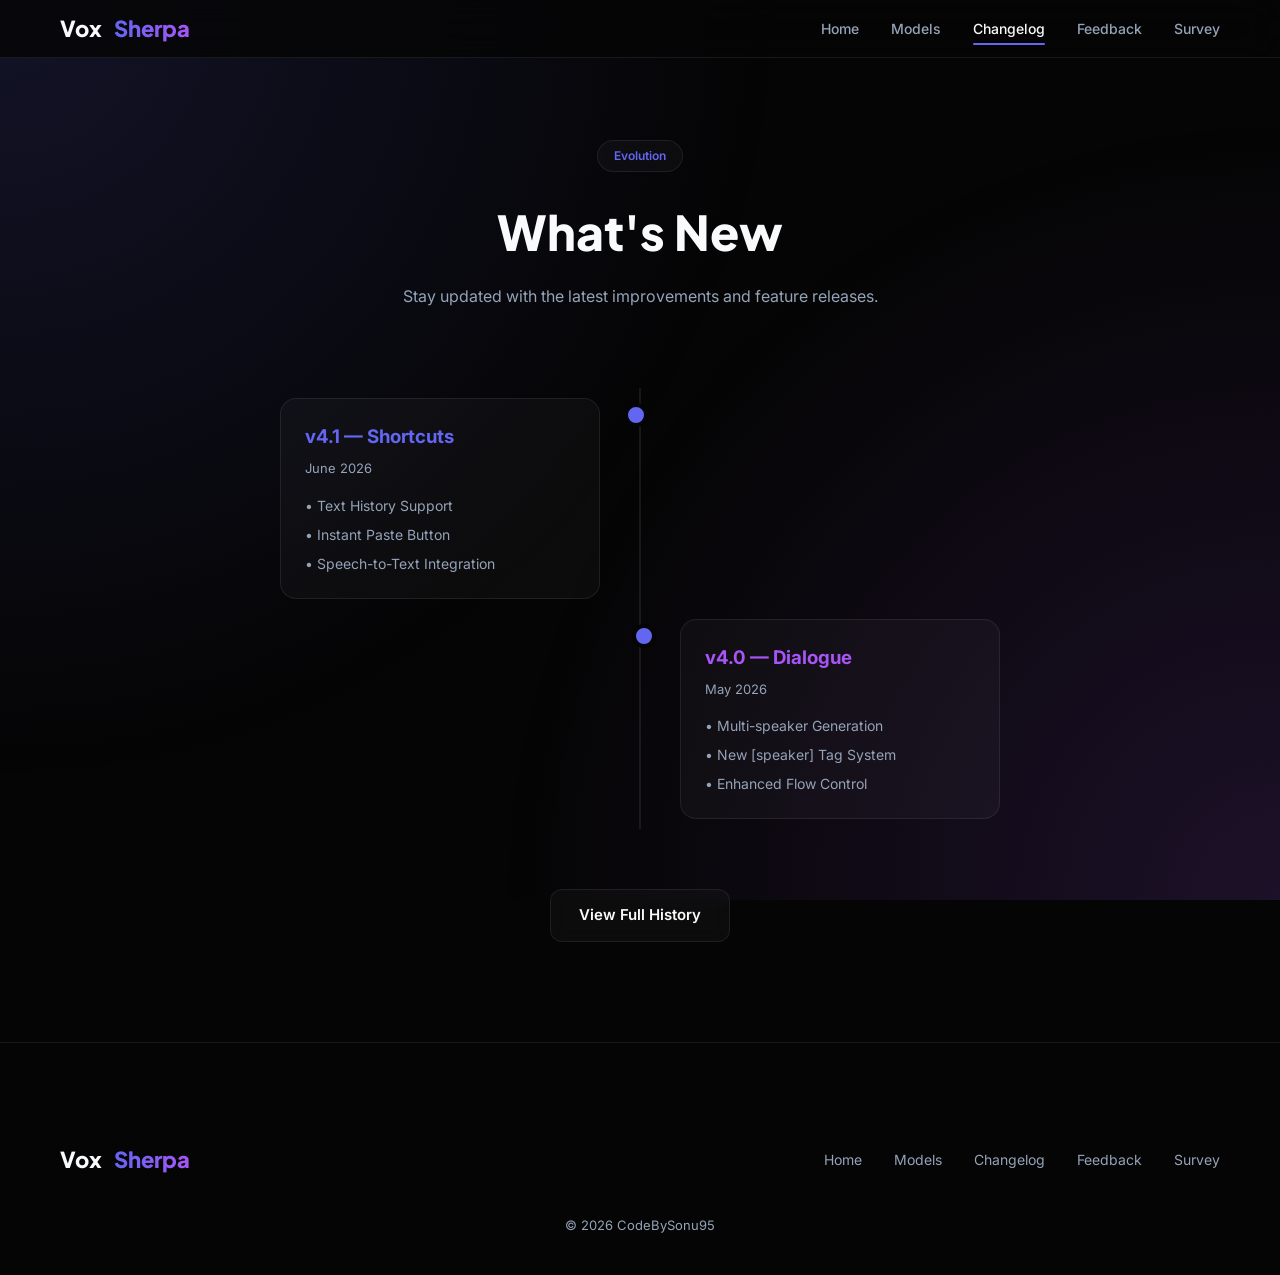
==== docs/site/changelog/index.html @ 6442dd82 "Upgrade website to premium glassmorphism design with better mobile responsiveness" ====
<!DOCTYPE html>
<html lang="en">
<head>
  <meta charset="UTF-8">
  <meta name="viewport" content="width=device-width, initial-scale=1.0">
  <title>Changelog — VoxSherpa TTS</title>
  <link rel="stylesheet" href="../css/style.css">
  <style>
    .timeline {
      position: relative;
      max-width: 800px;
      margin: 0 auto;
    }
    .timeline::after {
      content: '';
      position: absolute;
      width: 2px;
      background: var(--glass-border);
      top: 0;
      bottom: 0;
      left: 50%;
      margin-left: -1px;
    }
    .release-card {
      padding: 10px 40px;
      position: relative;
      background: inherit;
      width: 50%;
    }
    .release-card::after {
      content: '';
      position: absolute;
      width: 16px;
      height: 16px;
      right: -8px;
      background-color: var(--primary);
      border: 4px solid var(--bg);
      top: 15px;
      border-radius: 50%;
      z-index: 1;
    }
    .left { left: 0; }
    .right { left: 50%; }
    .right::after { left: -8px; }
    .content {
      padding: 24px;
      background: var(--glass);
      border: 1px solid var(--glass-border);
      border-radius: 16px;
    }
    @media screen and (max-width: 600px) {
      .timeline::after { left: 31px; }
      .release-card { width: 100%; padding-left: 70px; padding-right: 25px; }
      .release-card::after { left: 23px; }
      .right { left: 0%; }
    }
  </style>
</head>
<body>
  <div class="bg-gradient"></div>
  
  <nav id="navbar" class="scrolled">
    <div class="container">
      <a href="../../index.html" class="logo">Vox<span>Sherpa</span></a>
      <div class="nav-links">
        <a href="../../index.html">Home</a>
        <a href="../models/index.html">Models</a>
        <a href="index.html" class="active">Changelog</a>
        <a href="../feedback/index.html">Feedback</a>
        <a href="../survey/index.html">Survey</a>
      </div>
    </div>
  </nav>

  <main class="container" style="padding-top: 140px;">
    <div style="text-align: center; margin-bottom: 80px;">
      <div class="hero-badge">Evolution</div>
      <h1 style="font-family: 'Plus Jakarta Sans', sans-serif; font-size: 48px; font-weight: 800; margin-bottom: 16px;">What's New</h1>
      <p style="color: var(--text-muted);">Stay updated with the latest improvements and feature releases.</p>
    </div>

    <div class="timeline">
      <div class="release-card left">
        <div class="content">
          <h3 style="color: var(--primary); margin-bottom: 8px;">v4.1 — Shortcuts</h3>
          <p style="font-size: 13px; color: var(--text-muted); margin-bottom: 16px;">June 2026</p>
          <ul style="list-style: none; font-size: 14px; color: var(--text-muted); display: grid; gap: 8px;">
            <li>• Text History Support</li>
            <li>• Instant Paste Button</li>
            <li>• Speech-to-Text Integration</li>
          </ul>
        </div>
      </div>
      <div class="release-card right">
        <div class="content">
          <h3 style="color: var(--secondary); margin-bottom: 8px;">v4.0 — Dialogue</h3>
          <p style="font-size: 13px; color: var(--text-muted); margin-bottom: 16px;">May 2026</p>
          <ul style="list-style: none; font-size: 14px; color: var(--text-muted); display: grid; gap: 8px;">
            <li>• Multi-speaker Generation</li>
            <li>• New [speaker] Tag System</li>
            <li>• Enhanced Flow Control</li>
          </ul>
        </div>
      </div>
    </div>
    
    <div style="text-align: center; margin-top: 60px;">
      <a href="https://github.com/CodeBySonu95/VoxSherpa-TTS/blob/main/docs/CHANGELOG.md" class="btn btn-secondary">View Full History</a>
    </div>
  </main>

  <footer>
    <div class="container">
      <div class="footer-content">
        <a href="../../index.html" class="logo">Vox<span>Sherpa</span></a>
        <div class="footer-links">
          <a href="../../index.html">Home</a>
          <a href="../models/index.html">Models</a>
          <a href="index.html">Changelog</a>
          <a href="../feedback/index.html">Feedback</a>
          <a href="../survey/index.html">Survey</a>
        </div>
      </div>
      <p class="copyright">&copy; 2026 CodeBySonu95</p>
    </div>
  </footer>
</body>
</html>
---- docs/site/css/style.css ----
@import url('https://fonts.googleapis.com/css2?family=Inter:wght@300;400;500;600;700;800&family=Plus+Jakarta+Sans:wght@400;500;600;700;800&display=swap');

:root {
  --bg: #050505;
  --bg-accent: #0f172a;
  --primary: #6366f1;
  --primary-glow: rgba(99, 102, 241, 0.5);
  --secondary: #a855f7;
  --text: #f8fafc;
  --text-muted: #94a3b8;
  --glass: rgba(255, 255, 255, 0.03);
  --glass-border: rgba(255, 255, 255, 0.08);
  --glass-hover: rgba(255, 255, 255, 0.06);
  --card-bg: #111111;
  --success: #10b981;
  --warning: #f59e0b;
}

* {
  margin: 0;
  padding: 0;
  box-sizing: border-box;
  -webkit-font-smoothing: antialiased;
}

html {
  scroll-behavior: smooth;
}

body {
  background-color: var(--bg);
  color: var(--text);
  font-family: 'Inter', sans-serif;
  overflow-x: hidden;
  line-height: 1.5;
}

/* GRADIENT BACKGROUNDS */
.bg-gradient {
  position: fixed;
  top: 0;
  left: 0;
  width: 100%;
  height: 100%;
  z-index: -1;
  background: radial-gradient(circle at 0% 0%, rgba(99, 102, 241, 0.15) 0%, transparent 50%),
              radial-gradient(circle at 100% 100%, rgba(168, 85, 247, 0.15) 0%, transparent 50%);
}

.container {
  max-width: 1200px;
  margin: 0 auto;
  padding: 0 20px;
}

/* NAVIGATION */
nav {
  position: fixed;
  top: 0;
  left: 0;
  width: 100%;
  z-index: 1000;
  padding: 20px 0;
  transition: all 0.3s ease;
}

nav.scrolled {
  padding: 12px 0;
  background: rgba(5, 5, 5, 0.8);
  backdrop-filter: blur(20px);
  border-bottom: 1px solid var(--glass-border);
}

nav .container {
  display: flex;
  justify-content: space-between;
  align-items: center;
}

.logo {
  font-family: 'Plus Jakarta Sans', sans-serif;
  font-weight: 800;
  font-size: 22px;
  text-decoration: none;
  color: var(--text);
  display: flex;
  align-items: center;
  gap: 12px;
}

.logo span {
  background: linear-gradient(to right, var(--primary), var(--secondary));
  -webkit-background-clip: text;
  -webkit-text-fill-color: transparent;
}

.nav-links {
  display: flex;
  gap: 32px;
}

.nav-links a {
  text-decoration: none;
  color: var(--text-muted);
  font-size: 14px;
  font-weight: 500;
  transition: all 0.3s;
  position: relative;
}

.nav-links a:hover, .nav-links a.active {
  color: var(--text);
}

.nav-links a.active::after {
  content: '';
  position: absolute;
  bottom: -6px;
  left: 0;
  width: 100%;
  height: 2px;
  background: var(--primary);
  border-radius: 2px;
}

/* HERO SECTION */
.hero {
  padding: 160px 0 100px;
  text-align: center;
}

.hero-badge {
  display: inline-flex;
  align-items: center;
  gap: 8px;
  background: var(--glass);
  border: 1px solid var(--glass-border);
  padding: 6px 16px;
  border-radius: 100px;
  font-size: 12px;
  font-weight: 600;
  color: var(--primary);
  margin-bottom: 24px;
  backdrop-filter: blur(10px);
}

.hero h1 {
  font-family: 'Plus Jakarta Sans', sans-serif;
  font-size: clamp(40px, 8vw, 80px);
  font-weight: 800;
  line-height: 1.1;
  letter-spacing: -0.04em;
  margin-bottom: 24px;
}

.hero h1 span {
  background: linear-gradient(to bottom right, #fff, #94a3b8);
  -webkit-background-clip: text;
  -webkit-text-fill-color: transparent;
}

.hero p {
  font-size: 18px;
  color: var(--text-muted);
  max-width: 600px;
  margin: 0 auto 40px;
  line-height: 1.6;
}

/* BUTTONS */
.btn-group {
  display: flex;
  gap: 16px;
  justify-content: center;
  flex-wrap: wrap;
}

.btn {
  padding: 14px 28px;
  border-radius: 12px;
  font-weight: 600;
  font-size: 15px;
  text-decoration: none;
  transition: all 0.3s cubic-bezier(0.4, 0, 0.2, 1);
  display: inline-flex;
  align-items: center;
  gap: 10px;
  cursor: pointer;
}

.btn-primary {
  background: var(--primary);
  color: white;
  box-shadow: 0 10px 20px -5px var(--primary-glow);
}

.btn-primary:hover {
  transform: translateY(-2px);
  box-shadow: 0 15px 30px -5px var(--primary-glow);
  background: #4f46e5;
}

.btn-secondary {
  background: var(--glass);
  border: 1px solid var(--glass-border);
  color: var(--text);
  backdrop-filter: blur(10px);
}

.btn-secondary:hover {
  background: var(--glass-hover);
  border-color: rgba(255, 255, 255, 0.2);
  transform: translateY(-2px);
}

/* CARDS & GLASSMORPHISM */
.glass-card {
  background: var(--glass);
  border: 1px solid var(--glass-border);
  backdrop-filter: blur(20px);
  border-radius: 24px;
  padding: 40px;
  transition: all 0.3s ease;
}

.glass-card:hover {
  background: var(--glass-hover);
  border-color: rgba(255, 255, 255, 0.15);
  transform: translateY(-4px);
}

/* FEATURES */
.features-grid {
  display: grid;
  grid-template-columns: repeat(auto-fit, minmax(300px, 1fr));
  gap: 24px;
  margin-top: 60px;
}

.feature-card h3 {
  font-family: 'Plus Jakarta Sans', sans-serif;
  font-size: 20px;
  font-weight: 700;
  margin: 20px 0 12px;
}

.feature-card p {
  color: var(--text-muted);
  font-size: 15px;
  line-height: 1.7;
}

.feature-icon {
  width: 48px;
  height: 48px;
  background: var(--primary-glow);
  border-radius: 12px;
  display: flex;
  align-items: center;
  justify-content: center;
  font-size: 24px;
}

/* TABLES */
.table-container {
  overflow-x: auto;
  border-radius: 16px;
  border: 1px solid var(--glass-border);
}

table {
  width: 100%;
  border-collapse: collapse;
  background: var(--glass);
}

th {
  background: rgba(255, 255, 255, 0.02);
  padding: 16px 24px;
  text-align: left;
  font-size: 12px;
  text-transform: uppercase;
  letter-spacing: 0.05em;
  color: var(--text-muted);
  font-weight: 600;
}

td {
  padding: 20px 24px;
  border-top: 1px solid var(--glass-border);
  font-size: 15px;
}

/* FORMS */
.form-group {
  margin-bottom: 24px;
}

label {
  display: block;
  margin-bottom: 10px;
  font-size: 14px;
  font-weight: 500;
  color: var(--text-muted);
}

input, textarea, select {
  width: 100%;
  padding: 14px 18px;
  background: var(--glass);
  border: 1px solid var(--glass-border);
  border-radius: 12px;
  color: var(--text);
  font-family: inherit;
  font-size: 15px;
  transition: all 0.3s;
}

input:focus, textarea:focus {
  outline: none;
  border-color: var(--primary);
  background: var(--glass-hover);
}

/* CHIPS */
.chip {
  display: inline-flex;
  padding: 6px 14px;
  background: var(--glass);
  border: 1px solid var(--glass-border);
  border-radius: 100px;
  font-size: 13px;
  font-weight: 500;
  color: var(--text-muted);
  transition: all 0.3s;
}

.chip:hover {
  background: var(--primary-glow);
  border-color: var(--primary);
  color: white;
}

/* FOOTER */
footer {
  padding: 100px 0 40px;
  border-top: 1px solid var(--glass-border);
  margin-top: 100px;
}

.footer-content {
  display: flex;
  justify-content: space-between;
  align-items: center;
  flex-wrap: wrap;
  gap: 40px;
}

.footer-links {
  display: flex;
  gap: 32px;
}

.footer-links a {
  text-decoration: none;
  color: var(--text-muted);
  font-size: 14px;
  transition: color 0.3s;
}

.footer-links a:hover {
  color: var(--text);
}

.copyright {
  margin-top: 40px;
  text-align: center;
  color: var(--text-muted);
  font-size: 13px;
}

/* MOBILE RESPONSIVENESS */
@media (max-width: 768px) {
  .hero { padding: 120px 0 60px; }
  .hero h1 { font-size: 48px; }
  .nav-links { display: none; } /* Could add hamburger menu */
  .footer-content { flex-direction: column; text-align: center; }
  .footer-links { flex-direction: column; gap: 16px; }
  .glass-card { padding: 24px; }
}
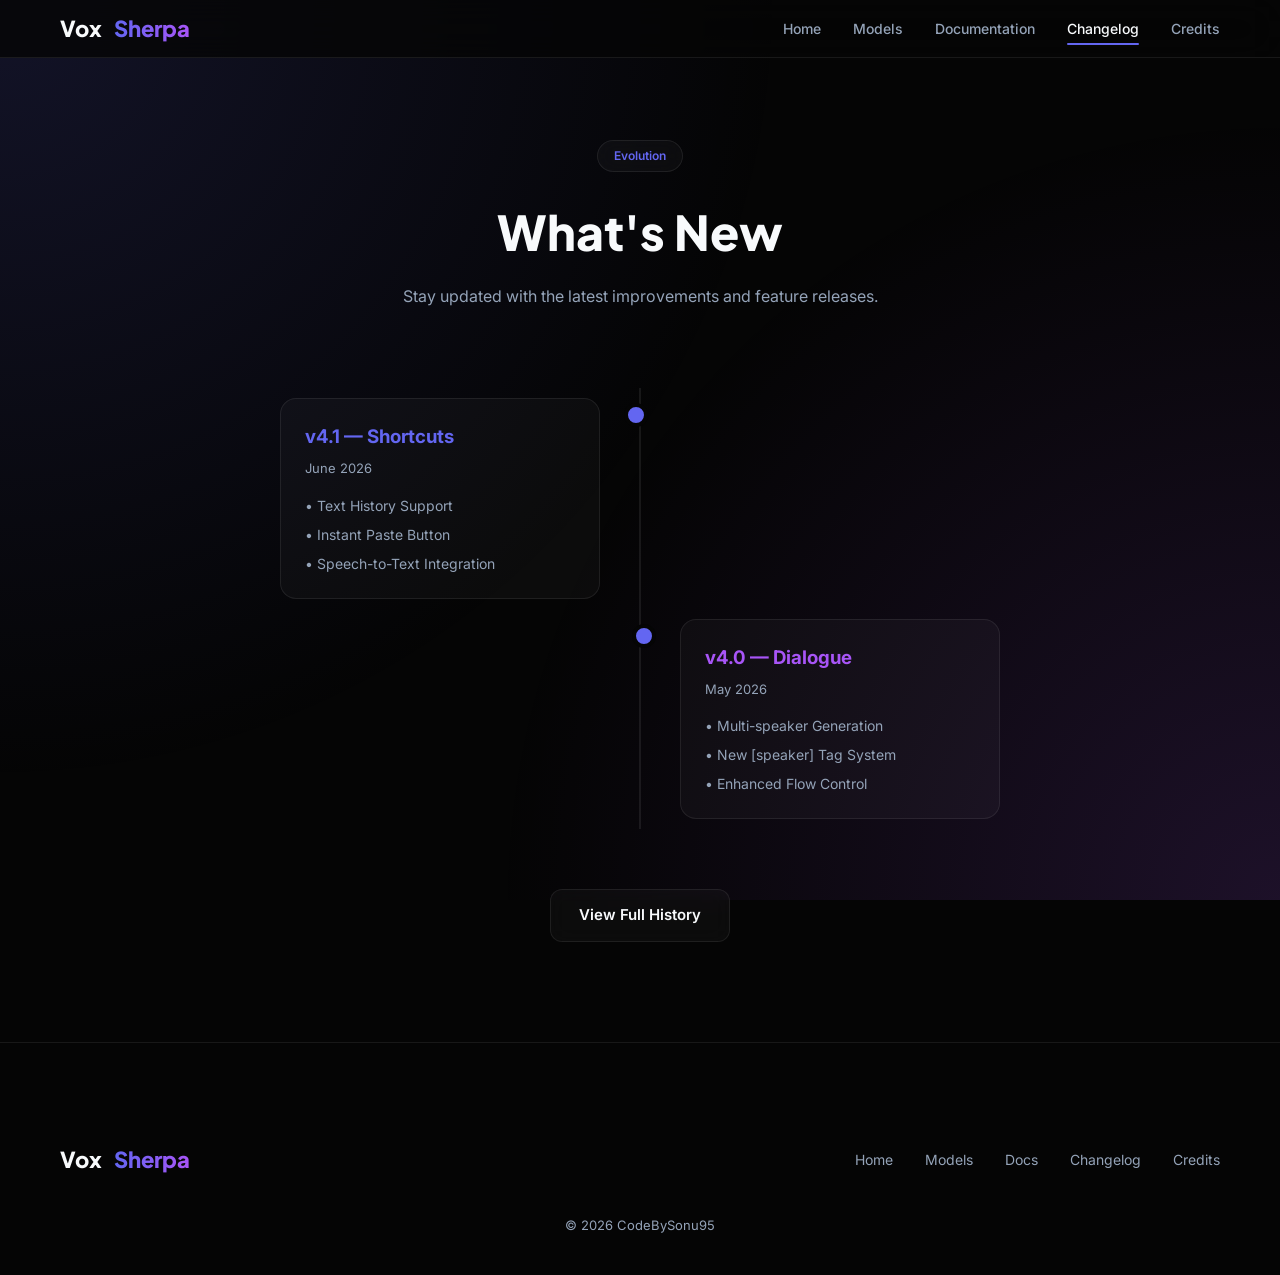
==== commit 2ea6fc4e: "Integrate GitHub Releases API, fix navigation links, and add Documentation/Credits pages" ====
--- a/docs/site/changelog/index.html
+++ b/docs/site/changelog/index.html
@@ -65,9 +65,9 @@
       <div class="nav-links">
         <a href="../../index.html">Home</a>
         <a href="../models/index.html">Models</a>
+        <a href="../docs/index.html">Documentation</a>
         <a href="index.html" class="active">Changelog</a>
-        <a href="../feedback/index.html">Feedback</a>
-        <a href="../survey/index.html">Survey</a>
+        <a href="../credits/index.html">Credits</a>
       </div>
     </div>
   </nav>
@@ -116,9 +116,9 @@
         <div class="footer-links">
           <a href="../../index.html">Home</a>
           <a href="../models/index.html">Models</a>
+          <a href="../docs/index.html">Docs</a>
           <a href="index.html">Changelog</a>
-          <a href="../feedback/index.html">Feedback</a>
-          <a href="../survey/index.html">Survey</a>
+          <a href="../credits/index.html">Credits</a>
         </div>
       </div>
       <p class="copyright">&copy; 2026 CodeBySonu95</p>
